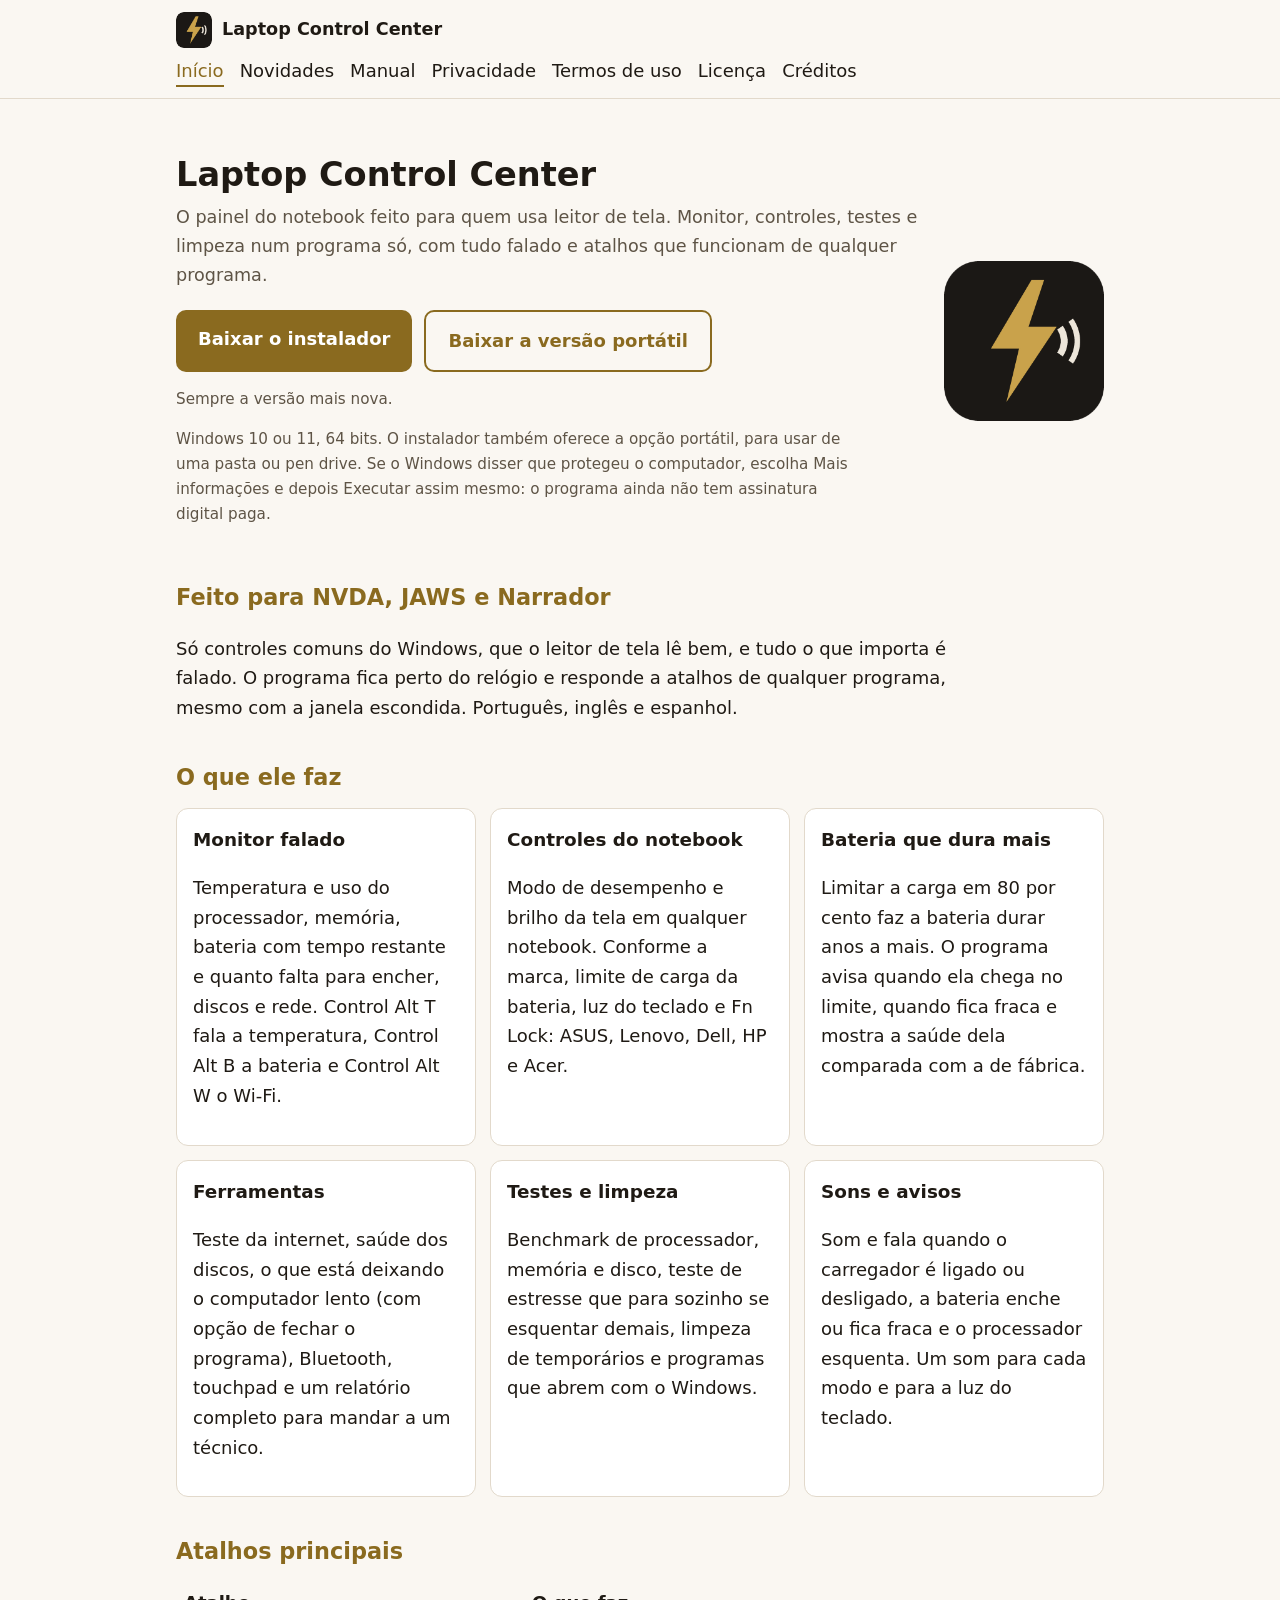
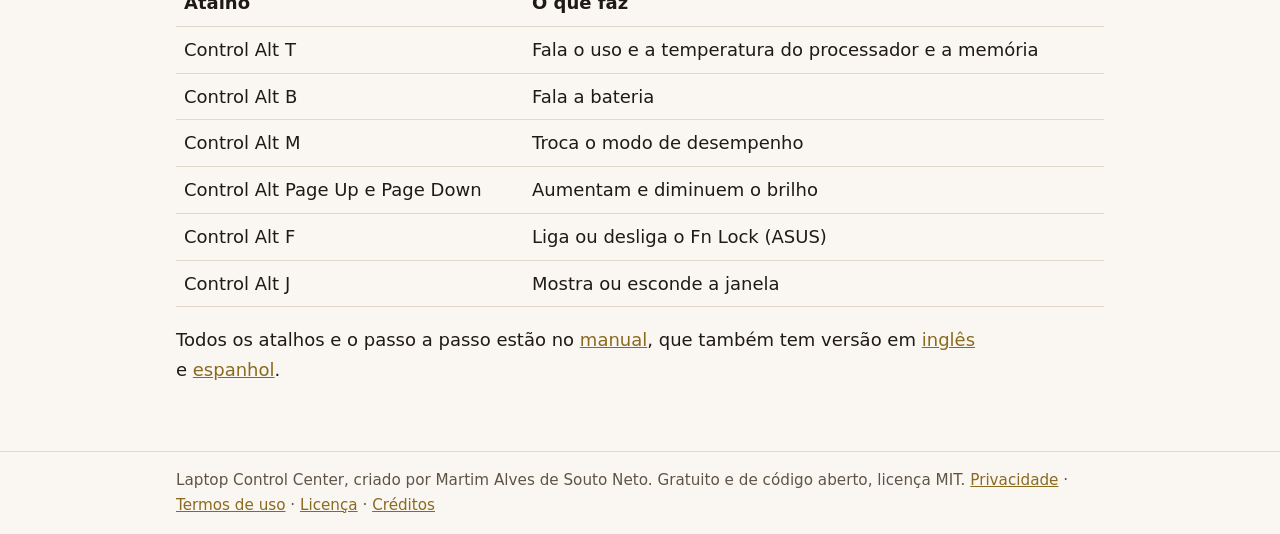
==== docs/index.html @ 5bb95cf6 "Site do Laptop Control Center: início com download, novidades, manual, privacidade, termos, licença " ====
<!DOCTYPE html>
<html lang="pt-BR">
<head>
<meta charset="utf-8">
<meta name="viewport" content="width=device-width, initial-scale=1">
<title>Início - Laptop Control Center</title>
<meta name="description" content="Painel do notebook para quem usa leitor de tela: monitor, controles da bateria e do teclado, testes e limpeza.">
<link rel="icon" href="icone.png">
<link rel="stylesheet" href="estilo.css">
</head>
<body>
<a class="pular" href="#conteudo">Pular para o conteúdo</a>
<header class="topo"><div class="topo-dentro">
<a class="marca" href="index.html"><img src="icone.png" alt="">Laptop Control Center</a>
<nav aria-label="Páginas do site"><ul><li><a href="index.html" aria-current="page">Início</a></li><li><a href="novidades.html">Novidades</a></li><li><a href="manual/pt.html">Manual</a></li><li><a href="privacidade.html">Privacidade</a></li><li><a href="termos.html">Termos de uso</a></li><li><a href="licenca.html">Licença</a></li><li><a href="creditos.html">Créditos</a></li></ul></nav>
</div></header>
<main id="conteudo" tabindex="-1">

<div class="heroi">
<div>
<h1>Laptop Control Center</h1>
<p class="sub">O painel do notebook feito para quem usa leitor de tela. Monitor, controles, testes e limpeza num programa só, com tudo falado e atalhos que funcionam de qualquer programa.</p>
<div class="botoes">
<a class="botao" href="https://github.com/martimpcctrl/LaptopControlCenter-atualizacoes/releases/latest/download/LaptopControlCenter-instalador.exe">Baixar o instalador <span id="tam-inst"></span></a>
<a class="botao secundario" href="https://github.com/martimpcctrl/LaptopControlCenter-atualizacoes/releases/latest/download/LaptopControlCenter-portatil.zip">Baixar a versão portátil <span id="tam-port"></span></a>
</div>
<p class="info" id="versao-atual">Sempre a versão mais nova.</p>
<p class="info">Windows 10 ou 11, 64 bits. O instalador também oferece a opção portátil, para usar de uma pasta ou pen drive. Se o Windows disser que protegeu o computador, escolha Mais informações e depois Executar assim mesmo: o programa ainda não tem assinatura digital paga.</p>
</div>
<img src="icone.png" alt="Ícone do Laptop Control Center: um raio dourado com ondas de som">
</div>

<h2>Feito para NVDA, JAWS e Narrador</h2>
<p>Só controles comuns do Windows, que o leitor de tela lê bem, e tudo o que importa é falado. O programa fica perto do relógio e responde a atalhos de qualquer programa, mesmo com a janela escondida. Português, inglês e espanhol.</p>

<h2>O que ele faz</h2>
<div class="grade">
<div class="cartao"><h3>Monitor falado</h3><p>Temperatura e uso do processador, memória, bateria com tempo restante e quanto falta para encher, discos e rede. Control Alt T fala a temperatura, Control Alt B a bateria e Control Alt W o Wi-Fi.</p></div>
<div class="cartao"><h3>Controles do notebook</h3><p>Modo de desempenho e brilho da tela em qualquer notebook. Conforme a marca, limite de carga da bateria, luz do teclado e Fn Lock: ASUS, Lenovo, Dell, HP e Acer.</p></div>
<div class="cartao"><h3>Bateria que dura mais</h3><p>Limitar a carga em 80 por cento faz a bateria durar anos a mais. O programa avisa quando ela chega no limite, quando fica fraca e mostra a saúde dela comparada com a de fábrica.</p></div>
<div class="cartao"><h3>Ferramentas</h3><p>Teste da internet, saúde dos discos, o que está deixando o computador lento (com opção de fechar o programa), Bluetooth, touchpad e um relatório completo para mandar a um técnico.</p></div>
<div class="cartao"><h3>Testes e limpeza</h3><p>Benchmark de processador, memória e disco, teste de estresse que para sozinho se esquentar demais, limpeza de temporários e programas que abrem com o Windows.</p></div>
<div class="cartao"><h3>Sons e avisos</h3><p>Som e fala quando o carregador é ligado ou desligado, a bateria enche ou fica fraca e o processador esquenta. Um som para cada modo e para a luz do teclado.</p></div>
</div>

<h2>Atalhos principais</h2>
<table>
<thead><tr><th scope="col">Atalho</th><th scope="col">O que faz</th></tr></thead>
<tbody>
<tr><td>Control Alt T</td><td>Fala o uso e a temperatura do processador e a memória</td></tr>
<tr><td>Control Alt B</td><td>Fala a bateria</td></tr>
<tr><td>Control Alt M</td><td>Troca o modo de desempenho</td></tr>
<tr><td>Control Alt Page Up e Page Down</td><td>Aumentam e diminuem o brilho</td></tr>
<tr><td>Control Alt F</td><td>Liga ou desliga o Fn Lock (ASUS)</td></tr>
<tr><td>Control Alt J</td><td>Mostra ou esconde a janela</td></tr>
</tbody>
</table>
<p>Todos os atalhos e o passo a passo estão no <a href="manual/pt.html">manual</a>, que também tem versão em <a href="manual/en.html" hreflang="en">inglês</a> e <a href="manual/es.html" hreflang="es">espanhol</a>.</p>

</main>
<footer class="rodape"><div>Laptop Control Center, criado por Martim Alves de Souto Neto. Gratuito e de código aberto, licença MIT.
<a href="privacidade.html">Privacidade</a> · <a href="termos.html">Termos de uso</a> · <a href="licenca.html">Licença</a> · <a href="creditos.html">Créditos</a></div></footer>
<script>
fetch('https://api.github.com/repos/martimpcctrl/LaptopControlCenter-atualizacoes/releases/latest',{headers:{'Accept':'application/vnd.github+json'}})
 .then(r=>r.ok?r.json():null).then(v=>{
   if(!v)return;
   const tam=n=>{const a=(v.assets||[]).find(x=>x.name===n);return a?Math.round(a.size/1048576)+' MB':''};
   document.getElementById('versao-atual').textContent='Versão '+v.tag_name.replace(/^v/,'')+', de '+new Date(v.published_at).toLocaleDateString('pt-BR',{day:'numeric',month:'long',year:'numeric'})+'.';
   const i=tam('LaptopControlCenter-instalador.exe'),p=tam('LaptopControlCenter-portatil.zip');
   if(i)document.getElementById('tam-inst').textContent='('+i+')';
   if(p)document.getElementById('tam-port').textContent='('+p+')';
 }).catch(()=>{});
</script>
</body>
</html>
---- docs/estilo.css ----
:root{--fundo:#1b1815;--cartao:#24201a;--linha:#423a2f;--texto:#ede6da;--fraco:#b3a690;--ouro:#c9a24b;--ouro-texto:#1b1815}
@media (prefers-color-scheme: light){:root{--fundo:#faf7f2;--cartao:#ffffff;--linha:#e2d9cb;--texto:#1f1a14;--fraco:#5e5446;--ouro:#8a6a1f;--ouro-texto:#ffffff}}
*{box-sizing:border-box}
html{scroll-behavior:smooth}
@media (prefers-reduced-motion: reduce){html{scroll-behavior:auto}}
body{margin:0;background:var(--fundo);color:var(--texto);font-family:"Segoe UI",system-ui,-apple-system,sans-serif;font-size:18px;line-height:1.65}
.pular{position:absolute;left:-9999px}.pular:focus{left:16px;top:16px;background:var(--ouro);color:var(--ouro-texto);padding:8px 12px;z-index:9;border-radius:6px}
.topo{border-bottom:1px solid var(--linha)}
.topo-dentro{max-width:960px;margin:0 auto;padding:12px 16px;display:flex;flex-wrap:wrap;gap:8px 20px;align-items:center;justify-content:space-between}
.marca{display:flex;align-items:center;gap:10px;color:var(--texto);text-decoration:none;font-weight:700;font-size:1.1rem}
.marca img{width:36px;height:36px;border-radius:8px}
nav ul{list-style:none;display:flex;flex-wrap:wrap;gap:4px 16px;margin:0;padding:0}
nav a{color:var(--texto);text-decoration:none;padding:4px 0;border-bottom:2px solid transparent}
nav a:hover{border-bottom-color:var(--linha)}
nav a[aria-current="page"]{border-bottom-color:var(--ouro);color:var(--ouro)}
main{max-width:960px;margin:0 auto;padding:24px 16px 48px}
h1{font-size:2.1rem;line-height:1.2;margin:16px 0 8px}
h2{font-size:1.4rem;margin:36px 0 10px;color:var(--ouro)}
h3{font-size:1.15rem;margin:22px 0 6px}
p,li{max-width:70ch}
a{color:var(--ouro)}
.sub{color:var(--fraco);font-size:1.1rem;margin-top:0}
.heroi{display:grid;grid-template-columns:1fr auto;gap:24px;align-items:center;margin:16px 0 8px}
.heroi img{width:160px;height:160px;border-radius:32px}
.botoes{display:flex;flex-wrap:wrap;gap:12px;margin:20px 0 6px}
.botao{display:inline-block;background:var(--ouro);color:var(--ouro-texto);text-decoration:none;font-weight:700;padding:14px 22px;border-radius:10px}
.botao.secundario{background:transparent;color:var(--ouro);border:2px solid var(--ouro)}
.botao:hover{filter:brightness(1.08)}
.info{color:var(--fraco);font-size:.95rem}
.grade{display:grid;grid-template-columns:repeat(auto-fit,minmax(260px,1fr));gap:14px;margin-top:12px}
.cartao{background:var(--cartao);border:1px solid var(--linha);border-radius:12px;padding:16px}
.cartao h3{margin-top:0}
.versao{background:var(--cartao);border:1px solid var(--linha);border-radius:12px;padding:16px;margin-bottom:16px}
.versao h2{margin-top:0}
.data{color:var(--fraco);margin-top:-4px}
.notas{white-space:pre-wrap}
table{border-collapse:collapse;width:100%}th,td{text-align:left;padding:8px;border-bottom:1px solid var(--linha);vertical-align:top}
pre{white-space:pre-wrap;background:var(--cartao);border:1px solid var(--linha);border-radius:10px;padding:16px;font-size:.95rem}
.rodape{border-top:1px solid var(--linha);color:var(--fraco);font-size:.95rem}
.rodape div{max-width:960px;margin:0 auto;padding:16px}
:focus-visible{outline:3px solid var(--ouro);outline-offset:2px}
@media (max-width:640px){.heroi{grid-template-columns:1fr}.heroi img{width:110px;height:110px}h1{font-size:1.7rem}}
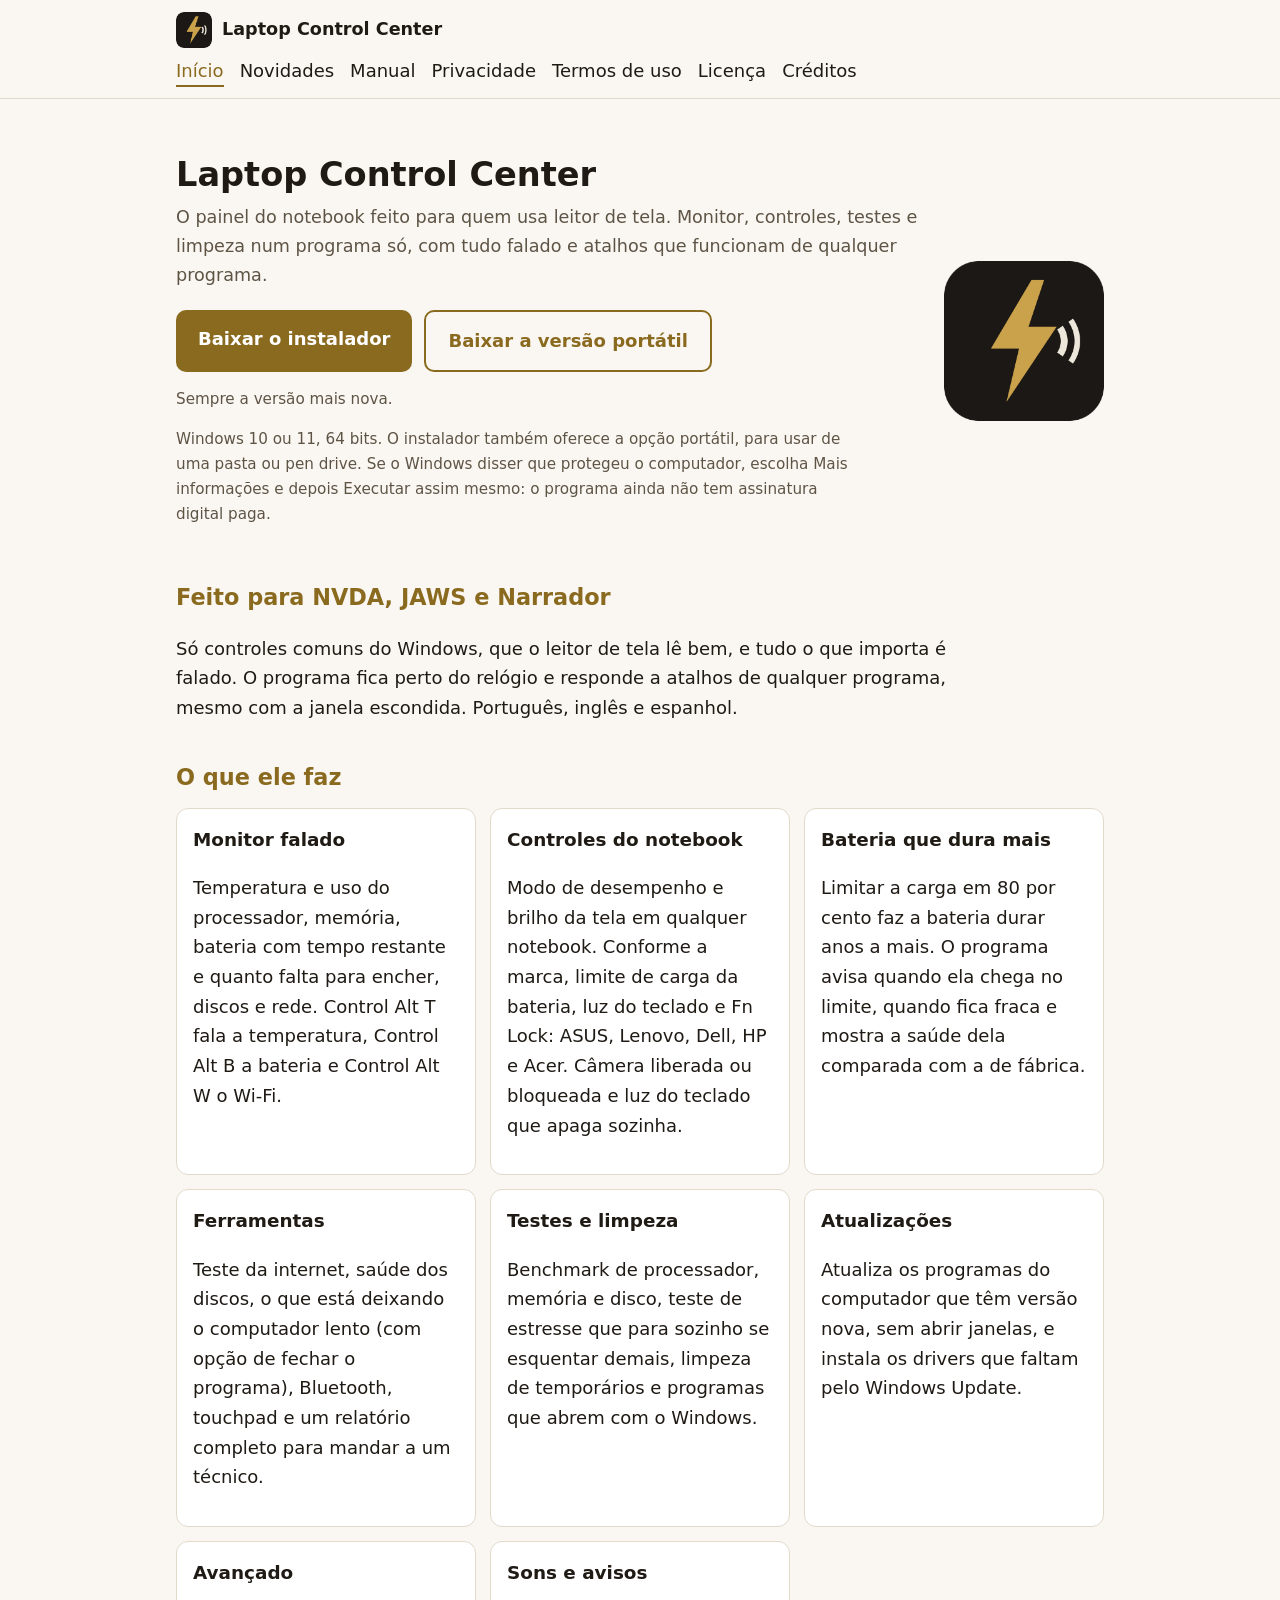
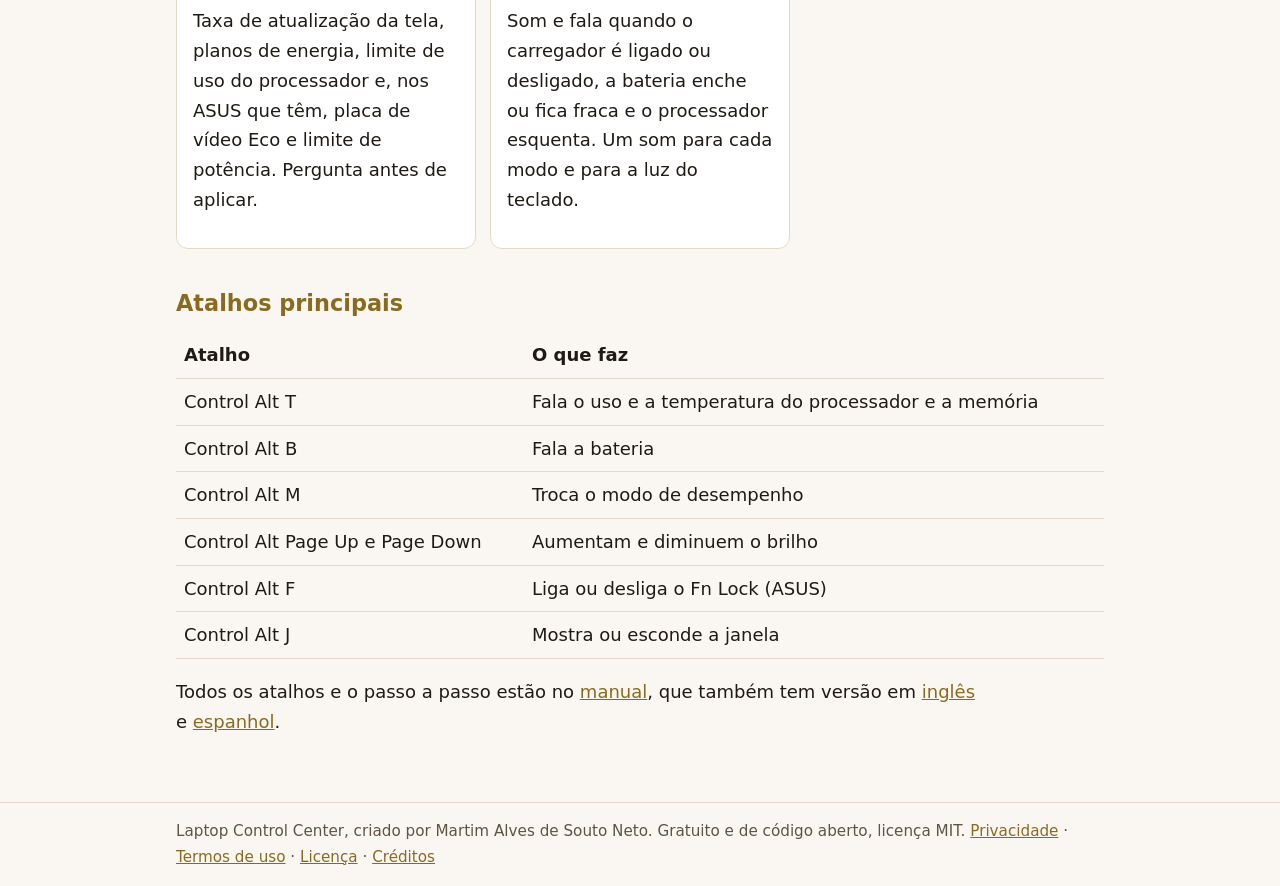
==== commit dfdcba52: "Site: versão 1.4.0 (manual, abas Avançado e Atualizações)" ====
--- a/docs/index.html
+++ b/docs/index.html
@@ -36,10 +36,12 @@
 <h2>O que ele faz</h2>
 <div class="grade">
 <div class="cartao"><h3>Monitor falado</h3><p>Temperatura e uso do processador, memória, bateria com tempo restante e quanto falta para encher, discos e rede. Control Alt T fala a temperatura, Control Alt B a bateria e Control Alt W o Wi-Fi.</p></div>
-<div class="cartao"><h3>Controles do notebook</h3><p>Modo de desempenho e brilho da tela em qualquer notebook. Conforme a marca, limite de carga da bateria, luz do teclado e Fn Lock: ASUS, Lenovo, Dell, HP e Acer.</p></div>
+<div class="cartao"><h3>Controles do notebook</h3><p>Modo de desempenho e brilho da tela em qualquer notebook. Conforme a marca, limite de carga da bateria, luz do teclado e Fn Lock: ASUS, Lenovo, Dell, HP e Acer. Câmera liberada ou bloqueada e luz do teclado que apaga sozinha.</p></div>
 <div class="cartao"><h3>Bateria que dura mais</h3><p>Limitar a carga em 80 por cento faz a bateria durar anos a mais. O programa avisa quando ela chega no limite, quando fica fraca e mostra a saúde dela comparada com a de fábrica.</p></div>
 <div class="cartao"><h3>Ferramentas</h3><p>Teste da internet, saúde dos discos, o que está deixando o computador lento (com opção de fechar o programa), Bluetooth, touchpad e um relatório completo para mandar a um técnico.</p></div>
 <div class="cartao"><h3>Testes e limpeza</h3><p>Benchmark de processador, memória e disco, teste de estresse que para sozinho se esquentar demais, limpeza de temporários e programas que abrem com o Windows.</p></div>
+<div class="cartao"><h3>Atualizações</h3><p>Atualiza os programas do computador que têm versão nova, sem abrir janelas, e instala os drivers que faltam pelo Windows Update.</p></div>
+<div class="cartao"><h3>Avançado</h3><p>Taxa de atualização da tela, planos de energia, limite de uso do processador e, nos ASUS que têm, placa de vídeo Eco e limite de potência. Pergunta antes de aplicar.</p></div>
 <div class="cartao"><h3>Sons e avisos</h3><p>Som e fala quando o carregador é ligado ou desligado, a bateria enche ou fica fraca e o processador esquenta. Um som para cada modo e para a luz do teclado.</p></div>
 </div>
 
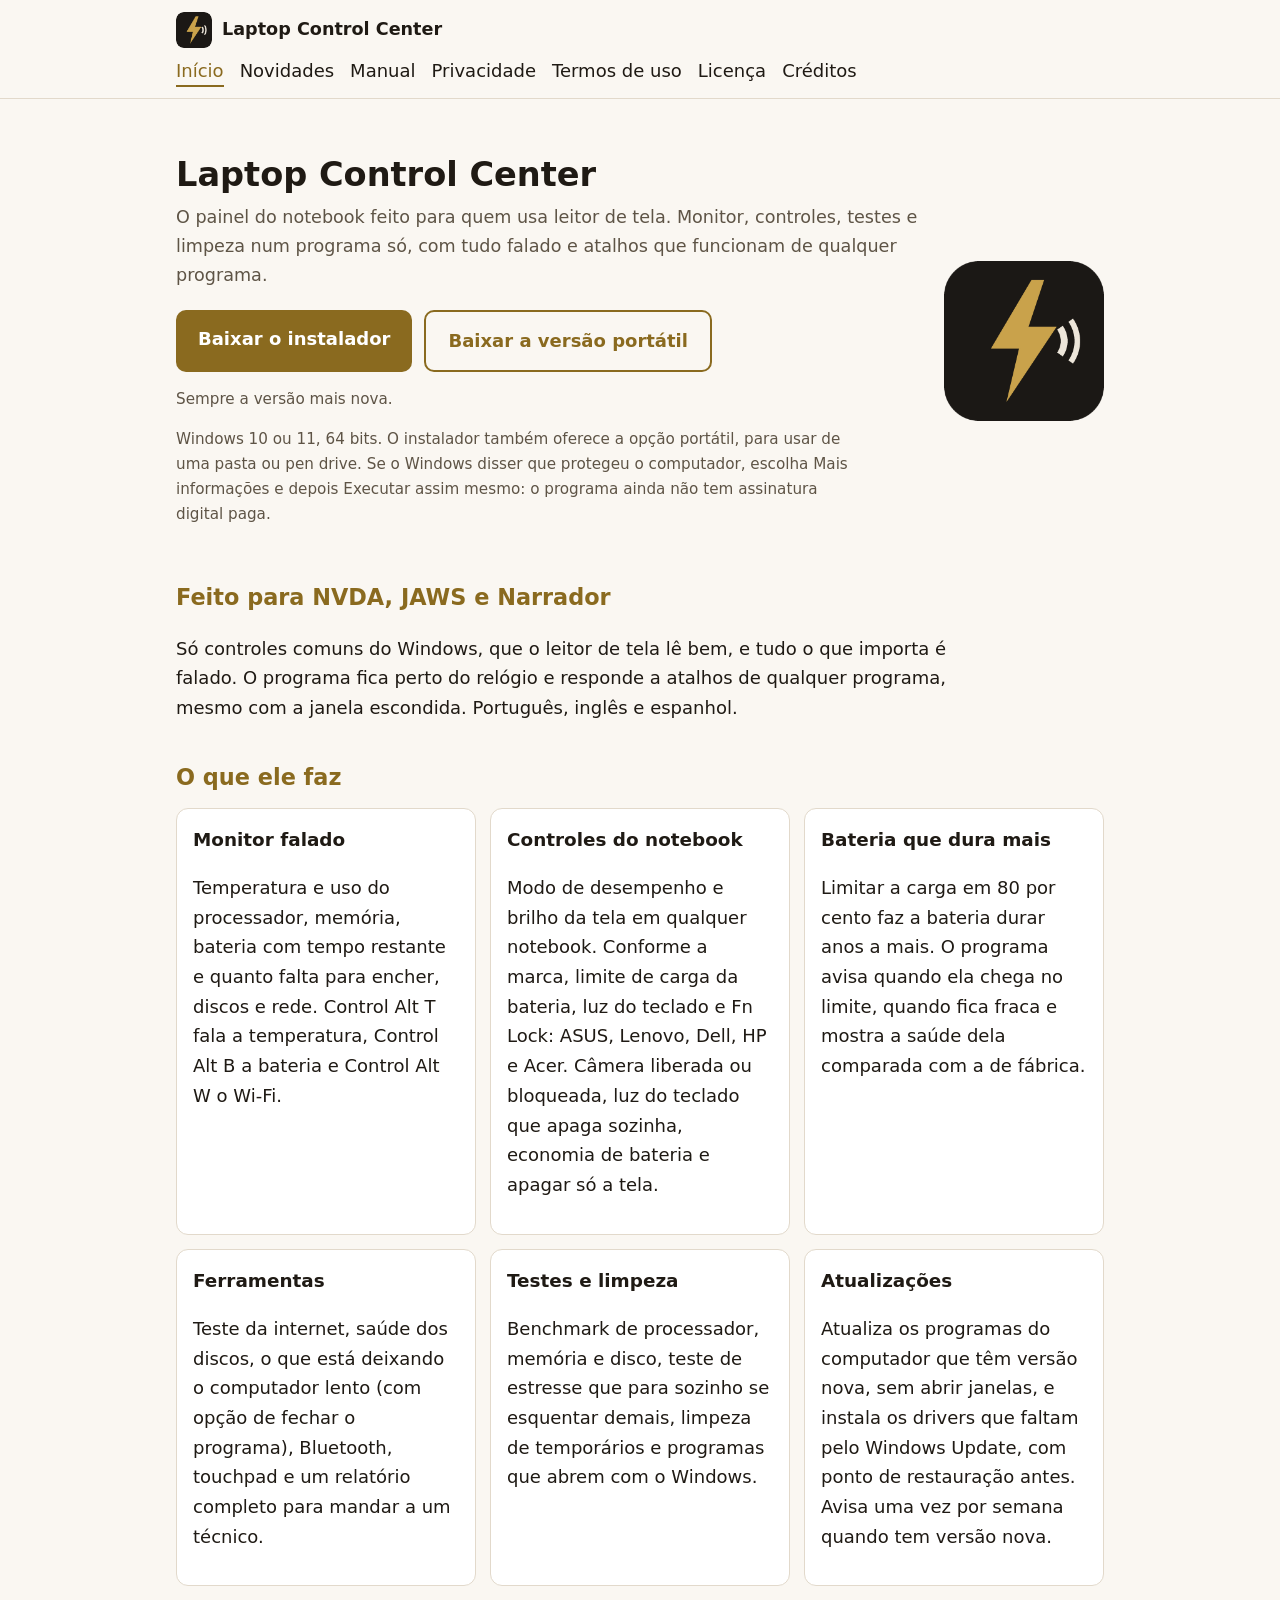
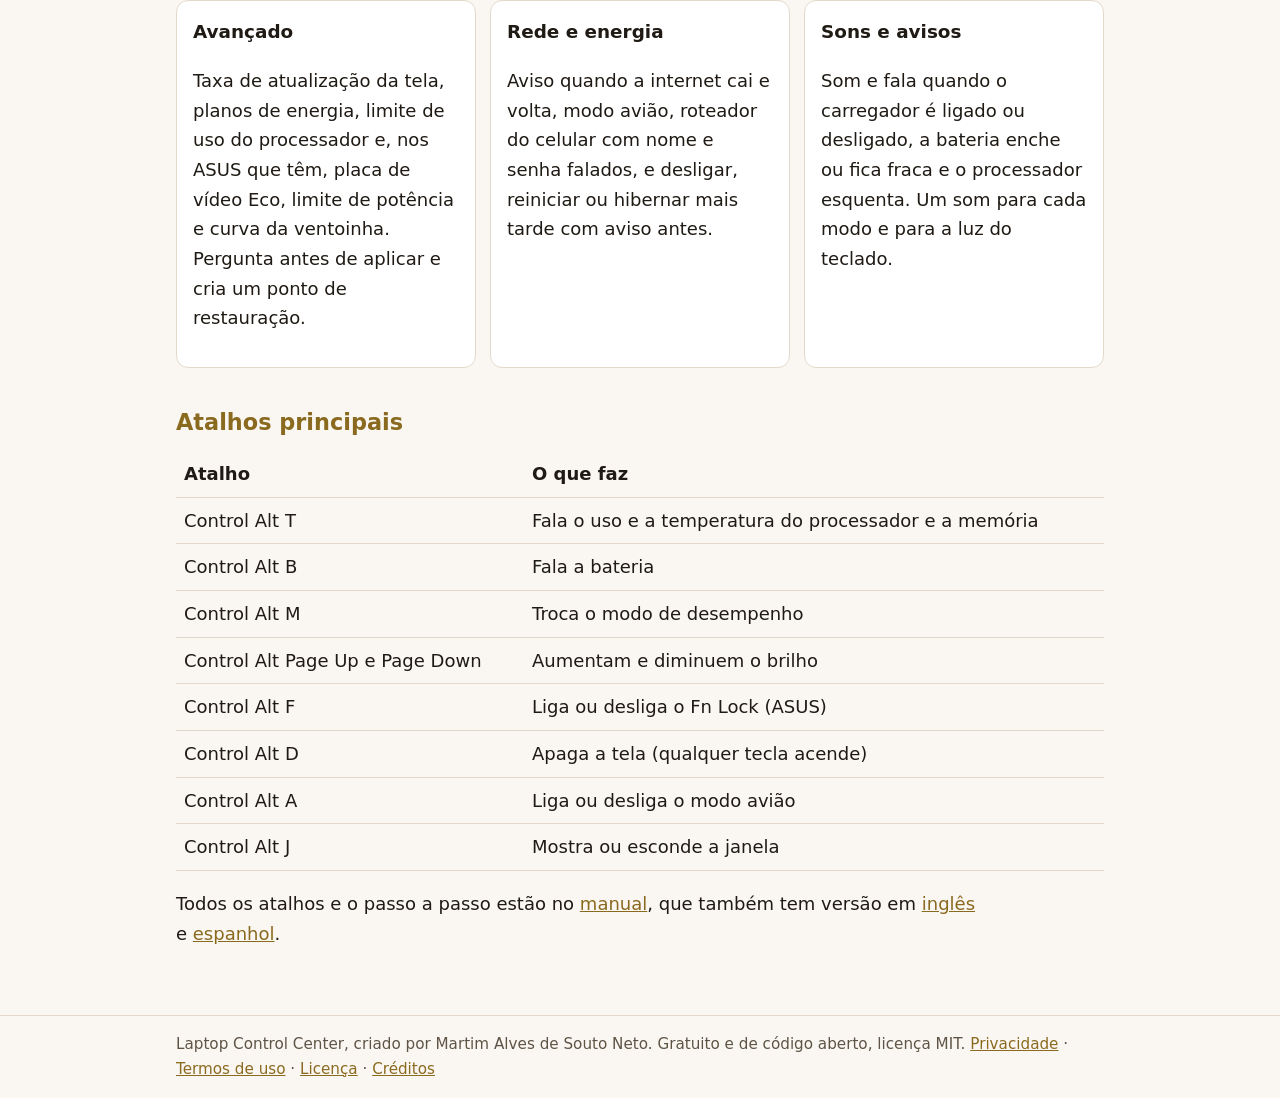
==== commit 69afb9db: "Site: versão 1.5.0" ====
--- a/docs/index.html
+++ b/docs/index.html
@@ -36,12 +36,13 @@
 <h2>O que ele faz</h2>
 <div class="grade">
 <div class="cartao"><h3>Monitor falado</h3><p>Temperatura e uso do processador, memória, bateria com tempo restante e quanto falta para encher, discos e rede. Control Alt T fala a temperatura, Control Alt B a bateria e Control Alt W o Wi-Fi.</p></div>
-<div class="cartao"><h3>Controles do notebook</h3><p>Modo de desempenho e brilho da tela em qualquer notebook. Conforme a marca, limite de carga da bateria, luz do teclado e Fn Lock: ASUS, Lenovo, Dell, HP e Acer. Câmera liberada ou bloqueada e luz do teclado que apaga sozinha.</p></div>
+<div class="cartao"><h3>Controles do notebook</h3><p>Modo de desempenho e brilho da tela em qualquer notebook. Conforme a marca, limite de carga da bateria, luz do teclado e Fn Lock: ASUS, Lenovo, Dell, HP e Acer. Câmera liberada ou bloqueada, luz do teclado que apaga sozinha, economia de bateria e apagar só a tela.</p></div>
 <div class="cartao"><h3>Bateria que dura mais</h3><p>Limitar a carga em 80 por cento faz a bateria durar anos a mais. O programa avisa quando ela chega no limite, quando fica fraca e mostra a saúde dela comparada com a de fábrica.</p></div>
 <div class="cartao"><h3>Ferramentas</h3><p>Teste da internet, saúde dos discos, o que está deixando o computador lento (com opção de fechar o programa), Bluetooth, touchpad e um relatório completo para mandar a um técnico.</p></div>
 <div class="cartao"><h3>Testes e limpeza</h3><p>Benchmark de processador, memória e disco, teste de estresse que para sozinho se esquentar demais, limpeza de temporários e programas que abrem com o Windows.</p></div>
-<div class="cartao"><h3>Atualizações</h3><p>Atualiza os programas do computador que têm versão nova, sem abrir janelas, e instala os drivers que faltam pelo Windows Update.</p></div>
-<div class="cartao"><h3>Avançado</h3><p>Taxa de atualização da tela, planos de energia, limite de uso do processador e, nos ASUS que têm, placa de vídeo Eco e limite de potência. Pergunta antes de aplicar.</p></div>
+<div class="cartao"><h3>Atualizações</h3><p>Atualiza os programas do computador que têm versão nova, sem abrir janelas, e instala os drivers que faltam pelo Windows Update, com ponto de restauração antes. Avisa uma vez por semana quando tem versão nova.</p></div>
+<div class="cartao"><h3>Avançado</h3><p>Taxa de atualização da tela, planos de energia, limite de uso do processador e, nos ASUS que têm, placa de vídeo Eco, limite de potência e curva da ventoinha. Pergunta antes de aplicar e cria um ponto de restauração.</p></div>
+<div class="cartao"><h3>Rede e energia</h3><p>Aviso quando a internet cai e volta, modo avião, roteador do celular com nome e senha falados, e desligar, reiniciar ou hibernar mais tarde com aviso antes.</p></div>
 <div class="cartao"><h3>Sons e avisos</h3><p>Som e fala quando o carregador é ligado ou desligado, a bateria enche ou fica fraca e o processador esquenta. Um som para cada modo e para a luz do teclado.</p></div>
 </div>
 
@@ -54,6 +55,8 @@
 <tr><td>Control Alt M</td><td>Troca o modo de desempenho</td></tr>
 <tr><td>Control Alt Page Up e Page Down</td><td>Aumentam e diminuem o brilho</td></tr>
 <tr><td>Control Alt F</td><td>Liga ou desliga o Fn Lock (ASUS)</td></tr>
+<tr><td>Control Alt D</td><td>Apaga a tela (qualquer tecla acende)</td></tr>
+<tr><td>Control Alt A</td><td>Liga ou desliga o modo avião</td></tr>
 <tr><td>Control Alt J</td><td>Mostra ou esconde a janela</td></tr>
 </tbody>
 </table>
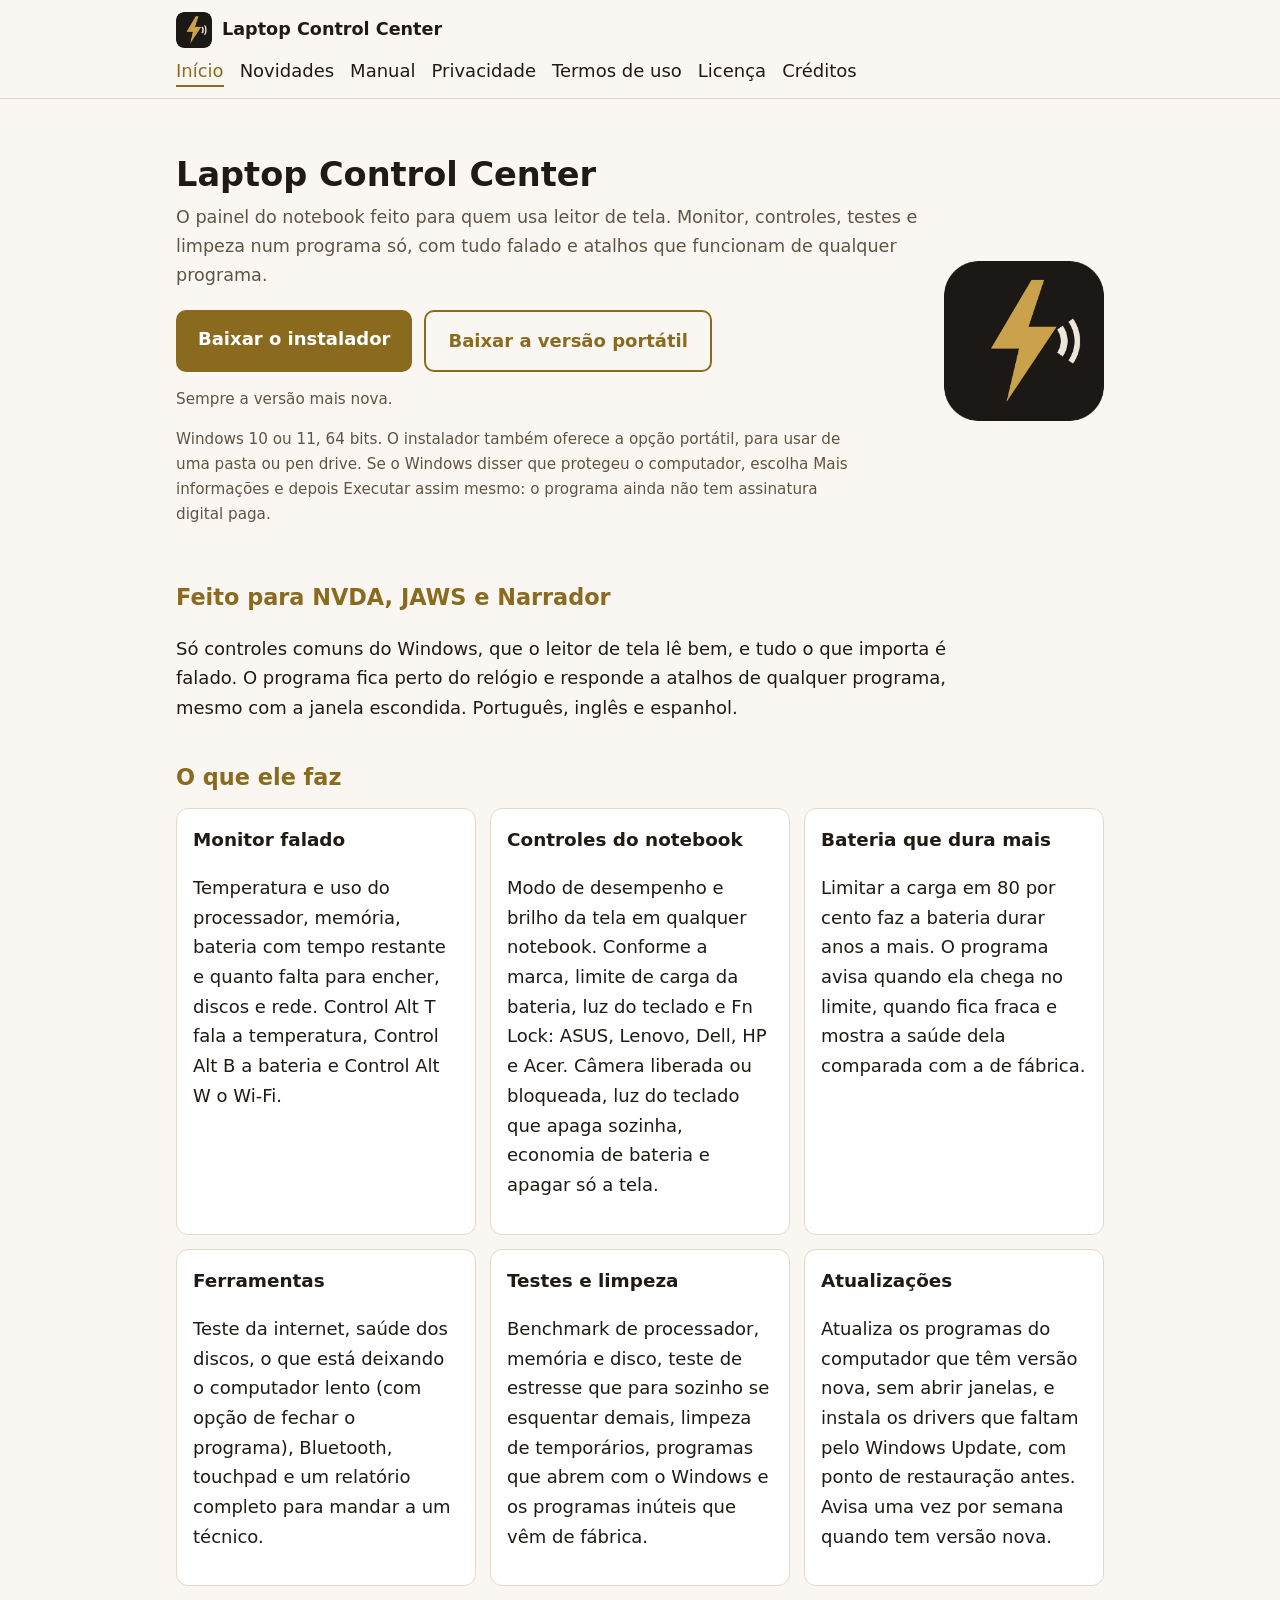
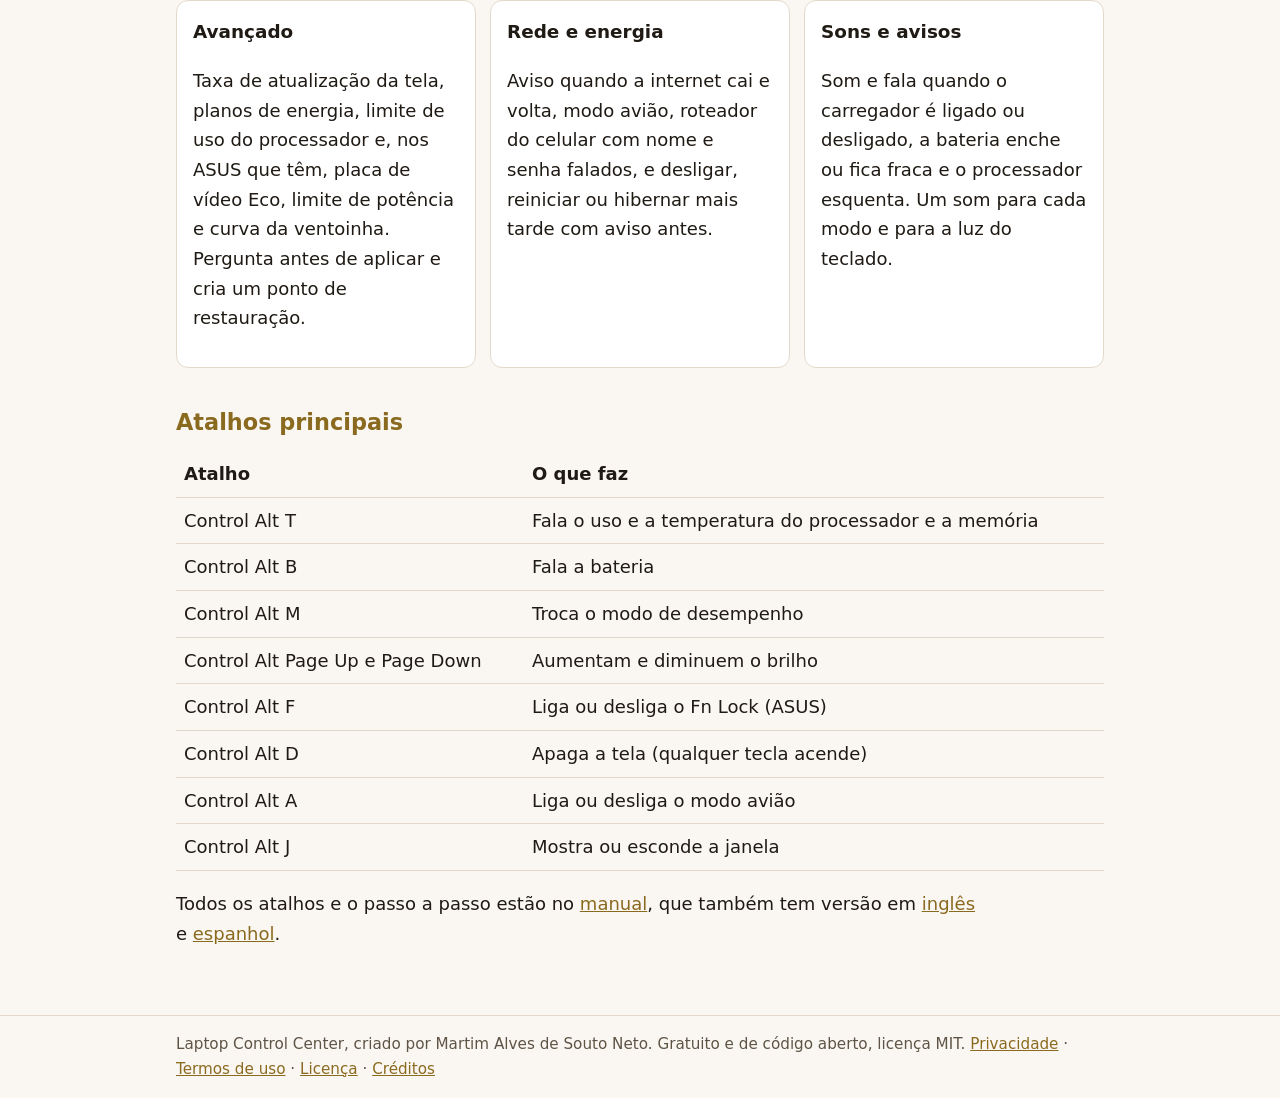
==== commit ec7e16d8: "Site: versão 1.6.0" ====
--- a/docs/index.html
+++ b/docs/index.html
@@ -39,7 +39,7 @@
 <div class="cartao"><h3>Controles do notebook</h3><p>Modo de desempenho e brilho da tela em qualquer notebook. Conforme a marca, limite de carga da bateria, luz do teclado e Fn Lock: ASUS, Lenovo, Dell, HP e Acer. Câmera liberada ou bloqueada, luz do teclado que apaga sozinha, economia de bateria e apagar só a tela.</p></div>
 <div class="cartao"><h3>Bateria que dura mais</h3><p>Limitar a carga em 80 por cento faz a bateria durar anos a mais. O programa avisa quando ela chega no limite, quando fica fraca e mostra a saúde dela comparada com a de fábrica.</p></div>
 <div class="cartao"><h3>Ferramentas</h3><p>Teste da internet, saúde dos discos, o que está deixando o computador lento (com opção de fechar o programa), Bluetooth, touchpad e um relatório completo para mandar a um técnico.</p></div>
-<div class="cartao"><h3>Testes e limpeza</h3><p>Benchmark de processador, memória e disco, teste de estresse que para sozinho se esquentar demais, limpeza de temporários e programas que abrem com o Windows.</p></div>
+<div class="cartao"><h3>Testes e limpeza</h3><p>Benchmark de processador, memória e disco, teste de estresse que para sozinho se esquentar demais, limpeza de temporários, programas que abrem com o Windows e os programas inúteis que vêm de fábrica.</p></div>
 <div class="cartao"><h3>Atualizações</h3><p>Atualiza os programas do computador que têm versão nova, sem abrir janelas, e instala os drivers que faltam pelo Windows Update, com ponto de restauração antes. Avisa uma vez por semana quando tem versão nova.</p></div>
 <div class="cartao"><h3>Avançado</h3><p>Taxa de atualização da tela, planos de energia, limite de uso do processador e, nos ASUS que têm, placa de vídeo Eco, limite de potência e curva da ventoinha. Pergunta antes de aplicar e cria um ponto de restauração.</p></div>
 <div class="cartao"><h3>Rede e energia</h3><p>Aviso quando a internet cai e volta, modo avião, roteador do celular com nome e senha falados, e desligar, reiniciar ou hibernar mais tarde com aviso antes.</p></div>
